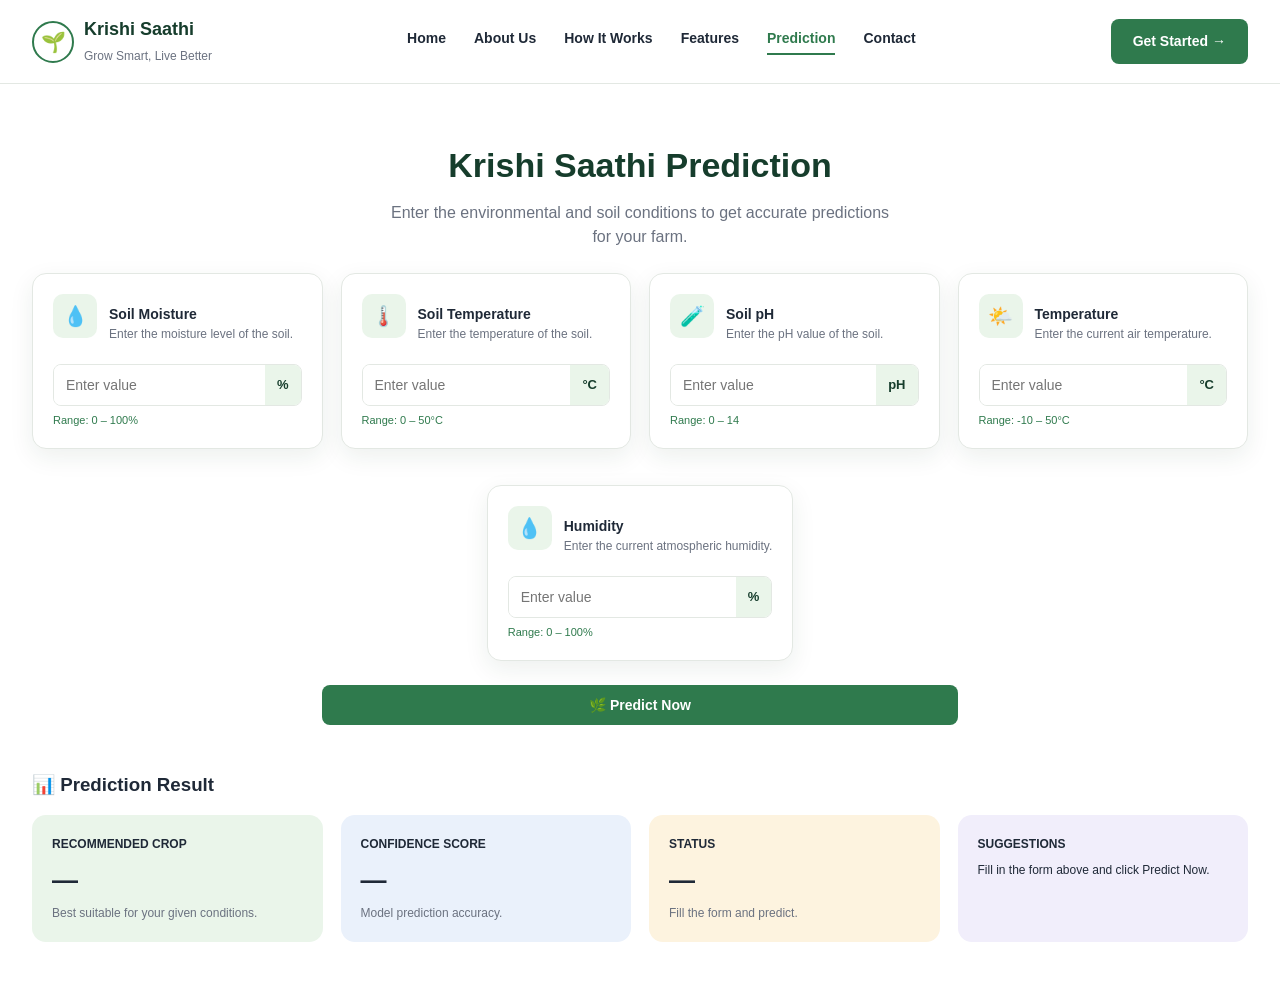
==== frontend/aiprediction.html @ faf12a83 "Add files via upload" ====
<!DOCTYPE html>
<html lang="en">
<head>
<meta charset="UTF-8">
<meta name="viewport" content="width=device-width, initial-scale=1.0">
<title>Krishi Saathi — Prediction</title>
<link rel="stylesheet" href="style.css">
</head>
<body>

<header class="site-header">
  <div class="logo">
    <div class="logo-mark">🌱</div>
    <div class="logo-text">
      <h1>Krishi Saathi</h1>
      <span>Grow Smart, Live Better</span>
    </div>
  </div>
  <nav class="main-nav">
    <a href="index.html">Home</a>
    <a href="index.html#about">About Us</a>
    <a href="index.html#how-it-works">How It Works</a>
    <a href="index.html#features">Features</a>
    <a href="aiprediction.html" class="active">Prediction</a>
    <a href="#contact">Contact</a>
  </nav>
  <a href="aiprediction.html" class="btn btn-primary">Get Started →</a>
</header>

<section class="predict-hero">
  <h2>Krishi Saathi Prediction</h2>
  <p>Enter the environmental and soil conditions to get accurate predictions for your farm.</p>
</section>

<section class="form-grid">

  <div class="form-card">
    <div class="form-card-head">
      <div class="card-icon">💧</div>
      <div><h4>Soil Moisture</h4><p class="hint">Enter the moisture level of the soil.</p></div>
    </div>
    <div class="input-row">
      <input type="number" id="soil_moisture" placeholder="Enter value" min="0" max="100">
      <span class="unit">%</span>
    </div>
    <p class="range-hint">Range: 0 – 100%</p>
  </div>

  <div class="form-card">
    <div class="form-card-head">
      <div class="card-icon">🌡️</div>
      <div><h4>Soil Temperature</h4><p class="hint">Enter the temperature of the soil.</p></div>
    </div>
    <div class="input-row">
      <input type="number" id="soil_temperature" placeholder="Enter value" min="0" max="50">
      <span class="unit">°C</span>
    </div>
    <p class="range-hint">Range: 0 – 50°C</p>
  </div>

  <div class="form-card">
    <div class="form-card-head">
      <div class="card-icon">🧪</div>
      <div><h4>Soil pH</h4><p class="hint">Enter the pH value of the soil.</p></div>
    </div>
    <div class="input-row">
      <input type="number" id="soil_ph" placeholder="Enter value" min="0" max="14" step="0.1">
      <span class="unit">pH</span>
    </div>
    <p class="range-hint">Range: 0 – 14</p>
  </div>

  <div class="form-card">
    <div class="form-card-head">
      <div class="card-icon">🌤️</div>
      <div><h4>Temperature</h4><p class="hint">Enter the current air temperature.</p></div>
    </div>
    <div class="input-row">
      <input type="number" id="air_temperature" placeholder="Enter value" min="-10" max="50">
      <span class="unit">°C</span>
    </div>
    <p class="range-hint">Range: -10 – 50°C</p>
  </div>

  <div class="form-card wide">
    <div class="form-card-head">
      <div class="card-icon">💧</div>
      <div><h4>Humidity</h4><p class="hint">Enter the current atmospheric humidity.</p></div>
    </div>
    <div class="input-row">
      <input type="number" id="humidity" placeholder="Enter value" min="0" max="100">
      <span class="unit">%</span>
    </div>
    <p class="range-hint">Range: 0 – 100%</p>
  </div>

</section>

<div class="predict-btn-wrap">
  <button type="button" id="predict-btn" class="btn btn-primary" style="width:100%; justify-content:center;">🌿 Predict Now</button>
  <p id="predict-status"></p>
</div>

<section class="result-section">
  <h3>📊 Prediction Result</h3>
  <div class="result-grid">
    <div class="result-card crop">
      <p class="result-label">Recommended Crop</p>
      <p class="result-value" id="result-crop">—</p>
      <p class="result-note">Best suitable for your given conditions.</p>
    </div>
    <div class="result-card confidence">
      <p class="result-label">Confidence Score</p>
      <p class="result-value" id="result-confidence">—</p>
      <p class="result-note">Model prediction accuracy.</p>
    </div>
    <div class="result-card status">
      <p class="result-label">Status</p>
      <p class="result-value" id="result-status">—</p>
      <p class="result-note" id="result-status-note">Fill the form and predict.</p>
    </div>
    <div class="result-card suggestions">
      <p class="result-label">Suggestions</p>
      <ul id="result-suggestions">
        <li>Fill in the form above and click Predict Now.</li>
      </ul>
    </div>
  </div>
</section>

<script>
const API_BASE = "http://127.0.0.1:8000"; // change this if your backend runs elsewhere

document.getElementById("predict-btn").addEventListener("click", async () => {
  const statusEl = document.getElementById("predict-status");

  const payload = {
    soil_moisture: parseFloat(document.getElementById("soil_moisture").value),
    soil_temperature: parseFloat(document.getElementById("soil_temperature").value),
    soil_ph: parseFloat(document.getElementById("soil_ph").value),
    air_temperature: parseFloat(document.getElementById("air_temperature").value),
    humidity: parseFloat(document.getElementById("humidity").value),
  };

  if (Object.values(payload).some((v) => Number.isNaN(v))) {
    statusEl.textContent = "Please fill in all fields before predicting.";
    return;
  }

  statusEl.textContent = "Predicting...";

  try {
    const response = await fetch(`${API_BASE}/api/predict-crop`, {
      method: "POST",
      headers: { "Content-Type": "application/json" },
      body: JSON.stringify(payload),
    });

    if (!response.ok) throw new Error(`Server responded ${response.status}`);

    const result = await response.json();

    document.getElementById("result-crop").textContent = result.recommended_crop ?? "—";
    document.getElementById("result-confidence").textContent =
      result.confidence_score !== undefined ? `${result.confidence_score}%` : "—";
    document.getElementById("result-status").textContent = result.status ?? "—";
    document.getElementById("result-status-note").textContent =
      result.status_note ?? "Your field suitability result.";

    const list = document.getElementById("result-suggestions");
    list.innerHTML = "";
    (result.suggestions ?? []).forEach((tip) => {
      const li = document.createElement("li");
      li.textContent = `✔ ${tip}`;
      list.appendChild(li);
    });

    statusEl.textContent = "";
  } catch (err) {
    statusEl.textContent = "Could not reach the backend. Is it running?";
    console.error(err);
  }
});
</script>

</body>
</html>
---- frontend/style.css ----
:root {
  --green-dark: #163d2c;
  --green: #2f7a4d;
  --green-light: #eaf5ea;
  --green-pale: #f4faf3;
  --text-dark: #1f2937;
  --text-muted: #6b7280;
  --border: #e3e8e3;
  --white: #ffffff;
  --radius: 14px;
  --shadow: 0 8px 24px rgba(22, 61, 44, 0.08);
}

* { box-sizing: border-box; margin: 0; padding: 0; }

body {
  font-family: "Segoe UI", Arial, sans-serif;
  color: var(--text-dark);
  background: var(--white);
  line-height: 1.5;
}

a { text-decoration: none; color: inherit; }
ul { list-style: none; }
img { max-width: 100%; display: block; }

.container {
  max-width: 1200px;
  margin: 0 auto;
  padding: 0 24px;
}

/* ---------- Header ---------- */
.site-header {
  display: flex;
  align-items: center;
  justify-content: space-between;
  padding: 16px 32px;
  border-bottom: 1px solid var(--border);
}

.logo {
  display: flex;
  align-items: center;
  gap: 10px;
}

.logo-mark {
  width: 42px;
  height: 42px;
  border-radius: 50%;
  border: 2px solid var(--green);
  display: flex;
  align-items: center;
  justify-content: center;
  font-size: 20px;
}

.logo-text h1 {
  font-size: 18px;
  color: var(--green-dark);
}

.logo-text span {
  font-size: 12px;
  color: var(--text-muted);
}

.main-nav {
  display: flex;
  gap: 28px;
}

.main-nav a {
  font-size: 14px;
  font-weight: 600;
  color: var(--text-dark);
  padding-bottom: 4px;
  border-bottom: 2px solid transparent;
}

.main-nav a.active,
.main-nav a:hover {
  color: var(--green);
  border-bottom-color: var(--green);
}

.btn {
  display: inline-flex;
  align-items: center;
  gap: 8px;
  padding: 12px 22px;
  border-radius: 8px;
  font-weight: 600;
  font-size: 14px;
  cursor: pointer;
  border: none;
}

.btn-primary {
  background: var(--green);
  color: var(--white);
}

.btn-primary:hover { background: var(--green-dark); }

.btn-outline {
  background: var(--white);
  color: var(--text-dark);
  border: 1px solid var(--border);
}

/* ---------- Hero (homepage) ---------- */
.hero {
  position: relative;
  display: grid;
  grid-template-columns: 1fr 1fr;
  align-items: center;
  gap: 32px;
  padding: 64px 32px;
  overflow: hidden;
}

.hero-bg {
  position: absolute;
  inset: 0;
  background: linear-gradient(90deg, rgba(255,255,255,0.65), rgba(255,255,255,0.15)),
              url("https://images.unsplash.com/photo-1500937386664-56d1dfef3854?auto=format&fit=crop&w=1400&q=60") center/cover;
  z-index: -1;
}

.hero-text h2 {
  font-size: 44px;
  color: var(--green-dark);
  line-height: 1.15;
  margin-bottom: 16px;
}

.hero-text p {
  max-width: 480px;
  color: var(--text-dark);
  margin-bottom: 24px;
}

.hero-actions { display: flex; gap: 14px; }

.hero-panel {
  background: var(--green-dark);
  color: var(--white);
  border-radius: var(--radius);
  padding: 24px;
  display: flex;
  flex-direction: column;
  gap: 20px;
  justify-self: end;
  width: 100%;
  max-width: 320px;
}

.hero-panel-item {
  display: flex;
  gap: 14px;
  align-items: flex-start;
}

.hero-panel-icon {
  width: 34px;
  height: 34px;
  border-radius: 8px;
  background: rgba(255,255,255,0.12);
  display: flex;
  align-items: center;
  justify-content: center;
  flex-shrink: 0;
}

.hero-panel-item h4 { font-size: 14px; margin-bottom: 2px; }
.hero-panel-item p { font-size: 12px; color: rgba(255,255,255,0.75); }

/* ---------- Section headings ---------- */
.section { padding: 56px 32px; }
.section-eyebrow {
  text-align: center;
  color: var(--green);
  font-weight: 700;
  letter-spacing: 1px;
  margin-bottom: 36px;
}

/* ---------- How it works ---------- */
.steps {
  display: flex;
  align-items: flex-start;
  justify-content: center;
  gap: 12px;
  flex-wrap: wrap;
}

.step { display: flex; gap: 14px; max-width: 220px; }

.step-icon {
  width: 52px;
  height: 52px;
  border-radius: 50%;
  background: var(--green-light);
  display: flex;
  align-items: center;
  justify-content: center;
  font-size: 22px;
  position: relative;
  flex-shrink: 0;
}

.step-num {
  position: absolute;
  top: -4px;
  right: -4px;
  background: var(--green-dark);
  color: var(--white);
  width: 18px;
  height: 18px;
  border-radius: 50%;
  font-size: 10px;
  display: flex;
  align-items: center;
  justify-content: center;
}

.step h4 { font-size: 14px; margin-bottom: 4px; }
.step p { font-size: 12px; color: var(--text-muted); }

.step-arrow { align-self: center; color: var(--green); font-size: 20px; }

/* ---------- Feature / result cards ---------- */
.card-grid {
  display: grid;
  grid-template-columns: repeat(4, 1fr);
  gap: 18px;
}

.card {
  background: var(--white);
  border: 1px solid var(--border);
  border-radius: var(--radius);
  padding: 22px;
  box-shadow: var(--shadow);
}

.card-icon {
  width: 44px;
  height: 44px;
  border-radius: 10px;
  background: var(--green-light);
  display: flex;
  align-items: center;
  justify-content: center;
  font-size: 20px;
  margin-bottom: 14px;
}

.card h4 { font-size: 15px; margin-bottom: 6px; }
.card p { font-size: 13px; color: var(--text-muted); }

/* ---------- About ---------- */
.about {
  display: grid;
  grid-template-columns: 1fr 1.4fr;
  gap: 28px;
  align-items: center;
  background: var(--green-pale);
  border-radius: var(--radius);
  padding: 28px;
  margin: 0 32px 56px;
}

.about img { border-radius: 10px; }
.about h3 { color: var(--green-dark); margin-bottom: 10px; }
.about p { color: var(--text-dark); margin-bottom: 16px; font-size: 14px; }

/* ---------- Prediction page ---------- */
.predict-hero {
  text-align: center;
  padding: 56px 32px 24px;
}

.predict-hero h2 { font-size: 34px; color: var(--green-dark); margin-bottom: 10px; }
.predict-hero p { color: var(--text-muted); max-width: 520px; margin: 0 auto; }

.form-grid {
  display: grid;
  grid-template-columns: repeat(4, 1fr);
  gap: 18px;
  padding: 0 32px;
}

.form-card {
  background: var(--white);
  border: 1px solid var(--border);
  border-radius: var(--radius);
  padding: 20px;
  box-shadow: var(--shadow);
}

.form-card.wide {
  grid-column: span 4;
  max-width: 560px;
  margin: 18px auto 0;
}

.form-card-head { display: flex; gap: 12px; align-items: center; margin-bottom: 12px; }

.form-card h4 { font-size: 14px; }
.form-card .hint { font-size: 12px; color: var(--text-muted); }

.input-row {
  display: flex;
  border: 1px solid var(--border);
  border-radius: 8px;
  overflow: hidden;
}

.input-row input {
  flex: 1;
  border: none;
  padding: 10px 12px;
  font-size: 14px;
  outline: none;
}

.input-row .unit {
  padding: 10px 12px;
  background: var(--green-light);
  color: var(--green-dark);
  font-size: 13px;
  font-weight: 600;
}

.range-hint { font-size: 11px; color: var(--green); margin-top: 6px; }

.predict-btn-wrap { padding: 24px 32px; max-width: 700px; margin: 0 auto; }

/* ---------- Prediction result ---------- */
.result-section { padding: 12px 32px 56px; }
.result-section h3 { margin-bottom: 16px; }

.result-grid {
  display: grid;
  grid-template-columns: repeat(4, 1fr);
  gap: 18px;
}

.result-card {
  border-radius: var(--radius);
  padding: 20px;
}

.result-card.crop { background: var(--green-light); }
.result-card.confidence { background: #eaf1fb; }
.result-card.status { background: #fdf3df; }
.result-card.suggestions { background: #f1eefb; }

.result-label { font-size: 12px; font-weight: 700; text-transform: uppercase; margin-bottom: 8px; }
.result-value { font-size: 26px; font-weight: 700; margin-bottom: 4px; }
.result-note { font-size: 12px; color: var(--text-muted); }

.suggestions ul { font-size: 12px; }
.suggestions li { margin-bottom: 6px; }

#predict-status { font-size: 13px; margin-top: 10px; color: var(--text-muted); }

@media (max-width: 900px) {
  .hero, .about { grid-template-columns: 1fr; }
  .card-grid, .form-grid, .result-grid { grid-template-columns: repeat(2, 1fr); }
  .form-card.wide { grid-column: span 2; }
  .main-nav { display: none; }
}
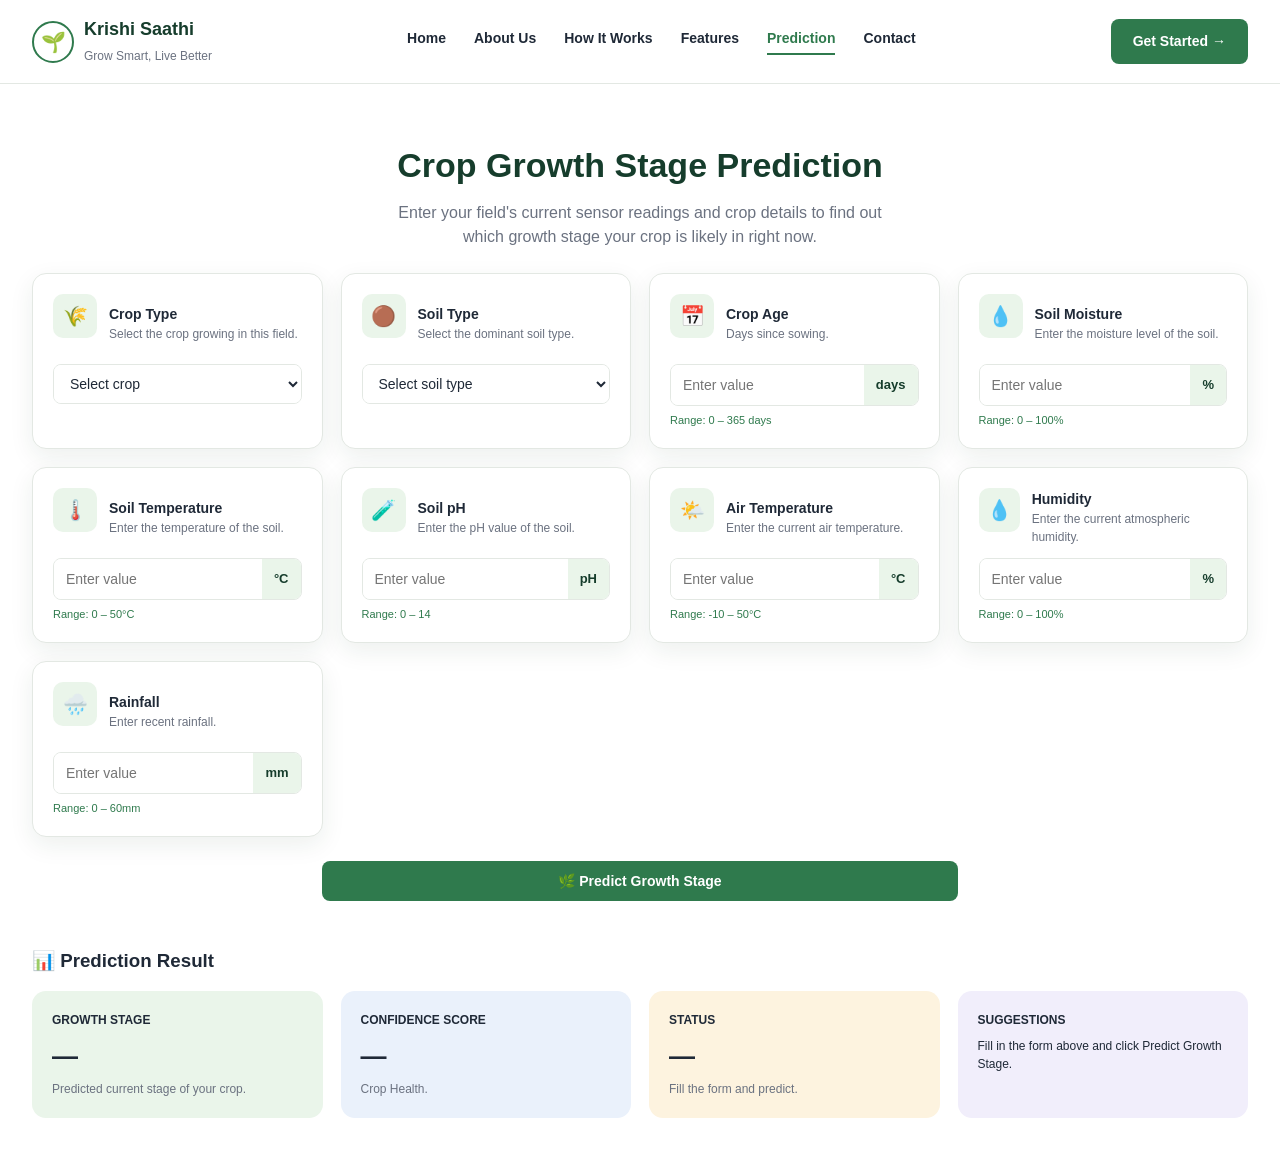
==== commit d0e3b1e3: "Add files via upload" ====
--- a/frontend/aiprediction.html
+++ b/frontend/aiprediction.html
@@ -1,187 +1,269 @@
-<!DOCTYPE html>
-<html lang="en">
-<head>
-<meta charset="UTF-8">
-<meta name="viewport" content="width=device-width, initial-scale=1.0">
-<title>Krishi Saathi — Prediction</title>
-<link rel="stylesheet" href="style.css">
-</head>
-<body>
-
-<header class="site-header">
-  <div class="logo">
-    <div class="logo-mark">🌱</div>
-    <div class="logo-text">
-      <h1>Krishi Saathi</h1>
-      <span>Grow Smart, Live Better</span>
-    </div>
-  </div>
-  <nav class="main-nav">
-    <a href="index.html">Home</a>
-    <a href="index.html#about">About Us</a>
-    <a href="index.html#how-it-works">How It Works</a>
-    <a href="index.html#features">Features</a>
-    <a href="aiprediction.html" class="active">Prediction</a>
-    <a href="#contact">Contact</a>
-  </nav>
-  <a href="aiprediction.html" class="btn btn-primary">Get Started →</a>
-</header>
-
-<section class="predict-hero">
-  <h2>Krishi Saathi Prediction</h2>
-  <p>Enter the environmental and soil conditions to get accurate predictions for your farm.</p>
-</section>
-
-<section class="form-grid">
-
-  <div class="form-card">
-    <div class="form-card-head">
-      <div class="card-icon">💧</div>
-      <div><h4>Soil Moisture</h4><p class="hint">Enter the moisture level of the soil.</p></div>
-    </div>
-    <div class="input-row">
-      <input type="number" id="soil_moisture" placeholder="Enter value" min="0" max="100">
-      <span class="unit">%</span>
-    </div>
-    <p class="range-hint">Range: 0 – 100%</p>
-  </div>
-
-  <div class="form-card">
-    <div class="form-card-head">
-      <div class="card-icon">🌡️</div>
-      <div><h4>Soil Temperature</h4><p class="hint">Enter the temperature of the soil.</p></div>
-    </div>
-    <div class="input-row">
-      <input type="number" id="soil_temperature" placeholder="Enter value" min="0" max="50">
-      <span class="unit">°C</span>
-    </div>
-    <p class="range-hint">Range: 0 – 50°C</p>
-  </div>
-
-  <div class="form-card">
-    <div class="form-card-head">
-      <div class="card-icon">🧪</div>
-      <div><h4>Soil pH</h4><p class="hint">Enter the pH value of the soil.</p></div>
-    </div>
-    <div class="input-row">
-      <input type="number" id="soil_ph" placeholder="Enter value" min="0" max="14" step="0.1">
-      <span class="unit">pH</span>
-    </div>
-    <p class="range-hint">Range: 0 – 14</p>
-  </div>
-
-  <div class="form-card">
-    <div class="form-card-head">
-      <div class="card-icon">🌤️</div>
-      <div><h4>Temperature</h4><p class="hint">Enter the current air temperature.</p></div>
-    </div>
-    <div class="input-row">
-      <input type="number" id="air_temperature" placeholder="Enter value" min="-10" max="50">
-      <span class="unit">°C</span>
-    </div>
-    <p class="range-hint">Range: -10 – 50°C</p>
-  </div>
-
-  <div class="form-card wide">
-    <div class="form-card-head">
-      <div class="card-icon">💧</div>
-      <div><h4>Humidity</h4><p class="hint">Enter the current atmospheric humidity.</p></div>
-    </div>
-    <div class="input-row">
-      <input type="number" id="humidity" placeholder="Enter value" min="0" max="100">
-      <span class="unit">%</span>
-    </div>
-    <p class="range-hint">Range: 0 – 100%</p>
-  </div>
-
-</section>
-
-<div class="predict-btn-wrap">
-  <button type="button" id="predict-btn" class="btn btn-primary" style="width:100%; justify-content:center;">🌿 Predict Now</button>
-  <p id="predict-status"></p>
-</div>
-
-<section class="result-section">
-  <h3>📊 Prediction Result</h3>
-  <div class="result-grid">
-    <div class="result-card crop">
-      <p class="result-label">Recommended Crop</p>
-      <p class="result-value" id="result-crop">—</p>
-      <p class="result-note">Best suitable for your given conditions.</p>
-    </div>
-    <div class="result-card confidence">
-      <p class="result-label">Confidence Score</p>
-      <p class="result-value" id="result-confidence">—</p>
-      <p class="result-note">Model prediction accuracy.</p>
-    </div>
-    <div class="result-card status">
-      <p class="result-label">Status</p>
-      <p class="result-value" id="result-status">—</p>
-      <p class="result-note" id="result-status-note">Fill the form and predict.</p>
-    </div>
-    <div class="result-card suggestions">
-      <p class="result-label">Suggestions</p>
-      <ul id="result-suggestions">
-        <li>Fill in the form above and click Predict Now.</li>
-      </ul>
-    </div>
-  </div>
-</section>
-
-<script>
-const API_BASE = "http://127.0.0.1:8000"; // change this if your backend runs elsewhere
-
-document.getElementById("predict-btn").addEventListener("click", async () => {
-  const statusEl = document.getElementById("predict-status");
-
-  const payload = {
-    soil_moisture: parseFloat(document.getElementById("soil_moisture").value),
-    soil_temperature: parseFloat(document.getElementById("soil_temperature").value),
-    soil_ph: parseFloat(document.getElementById("soil_ph").value),
-    air_temperature: parseFloat(document.getElementById("air_temperature").value),
-    humidity: parseFloat(document.getElementById("humidity").value),
-  };
-
-  if (Object.values(payload).some((v) => Number.isNaN(v))) {
-    statusEl.textContent = "Please fill in all fields before predicting.";
-    return;
-  }
-
-  statusEl.textContent = "Predicting...";
-
-  try {
-    const response = await fetch(`${API_BASE}/api/predict-crop`, {
-      method: "POST",
-      headers: { "Content-Type": "application/json" },
-      body: JSON.stringify(payload),
-    });
-
-    if (!response.ok) throw new Error(`Server responded ${response.status}`);
-
-    const result = await response.json();
-
-    document.getElementById("result-crop").textContent = result.recommended_crop ?? "—";
-    document.getElementById("result-confidence").textContent =
-      result.confidence_score !== undefined ? `${result.confidence_score}%` : "—";
-    document.getElementById("result-status").textContent = result.status ?? "—";
-    document.getElementById("result-status-note").textContent =
-      result.status_note ?? "Your field suitability result.";
-
-    const list = document.getElementById("result-suggestions");
-    list.innerHTML = "";
-    (result.suggestions ?? []).forEach((tip) => {
-      const li = document.createElement("li");
-      li.textContent = `✔ ${tip}`;
-      list.appendChild(li);
-    });
-
-    statusEl.textContent = "";
-  } catch (err) {
-    statusEl.textContent = "Could not reach the backend. Is it running?";
-    console.error(err);
-  }
-});
-</script>
-
-</body>
-</html>+<!DOCTYPE html>
+<html lang="en">
+<head>
+<meta charset="UTF-8">
+<meta name="viewport" content="width=device-width, initial-scale=1.0">
+<title>Krishi Saathi — Crop Stage Prediction</title>
+<link rel="stylesheet" href="style.css">
+</head>
+<body>
+
+<header class="site-header">
+  <div class="logo">
+    <div class="logo-mark">🌱</div>
+    <div class="logo-text">
+      <h1>Krishi Saathi</h1>
+      <span>Grow Smart, Live Better</span>
+    </div>
+  </div>
+  <nav class="main-nav">
+    <a href="index.html">Home</a>
+    <a href="index.html#about">About Us</a>
+    <a href="index.html#how-it-works">How It Works</a>
+    <a href="index.html#features">Features</a>
+    <a href="aiprediction.html" class="active">Prediction</a>
+    <a href="#contact">Contact</a>
+  </nav>
+  <a href="aiprediction.html" class="btn btn-primary">Get Started →</a>
+</header>
+
+<section class="predict-hero">
+  <h2>Crop Growth Stage Prediction</h2>
+  <p>Enter your field's current sensor readings and crop details to find out which growth stage your crop is likely in right now.</p>
+</section>
+
+<section class="form-grid">
+
+  <div class="form-card">
+    <div class="form-card-head">
+      <div class="card-icon">🌾</div>
+      <div><h4>Crop Type</h4><p class="hint">Select the crop growing in this field.</p></div>
+    </div>
+    <div class="input-row">
+      <select id="crop_type">
+        <option value="" disabled selected>Select crop</option>
+        <option>Arhar</option>
+        <option>Gram</option>
+        <option>Groundnut</option>
+        <option>Jwar</option>
+        <option>Kulthi</option>
+        <option>Maize</option>
+        <option>Masoor</option>
+        <option>Millets</option>
+        <option>Moong</option>
+        <option>Mustard</option>
+        <option>Niger</option>
+        <option>Pea</option>
+        <option>Rice</option>
+        <option>Soybean</option>
+        <option>Til</option>
+        <option>Tiwra</option>
+        <option>Urd</option>
+        <option>Wheat</option>
+        <option>summer paddy</option>
+      </select>
+    </div>
+  </div>
+
+  <div class="form-card">
+    <div class="form-card-head">
+      <div class="card-icon">🟤</div>
+      <div><h4>Soil Type</h4><p class="hint">Select the dominant soil type.</p></div>
+    </div>
+    <div class="input-row">
+      <select id="soil_type">
+        <option value="" disabled selected>Select soil type</option>
+        <option>Alluvial soils</option>
+        <option>Black soils</option>
+        <option>Laterite soils</option>
+        <option>Red and Yellow soils</option>
+      </select>
+    </div>
+  </div>
+
+  <div class="form-card">
+    <div class="form-card-head">
+      <div class="card-icon">📅</div>
+      <div><h4>Crop Age</h4><p class="hint">Days since sowing.</p></div>
+    </div>
+    <div class="input-row">
+      <input type="number" id="crop_age_days" placeholder="Enter value" min="0" max="365">
+      <span class="unit">days</span>
+    </div>
+    <p class="range-hint">Range: 0 – 365 days</p>
+  </div>
+
+  <div class="form-card">
+    <div class="form-card-head">
+      <div class="card-icon">💧</div>
+      <div><h4>Soil Moisture</h4><p class="hint">Enter the moisture level of the soil.</p></div>
+    </div>
+    <div class="input-row">
+      <input type="number" id="soil_moisture" placeholder="Enter value" min="0" max="100">
+      <span class="unit">%</span>
+    </div>
+    <p class="range-hint">Range: 0 – 100%</p>
+  </div>
+
+  <div class="form-card">
+    <div class="form-card-head">
+      <div class="card-icon">🌡️</div>
+      <div><h4>Soil Temperature</h4><p class="hint">Enter the temperature of the soil.</p></div>
+    </div>
+    <div class="input-row">
+      <input type="number" id="soil_temperature" placeholder="Enter value" min="0" max="50">
+      <span class="unit">°C</span>
+    </div>
+    <p class="range-hint">Range: 0 – 50°C</p>
+  </div>
+
+  <div class="form-card">
+    <div class="form-card-head">
+      <div class="card-icon">🧪</div>
+      <div><h4>Soil pH</h4><p class="hint">Enter the pH value of the soil.</p></div>
+    </div>
+    <div class="input-row">
+      <input type="number" id="soil_ph" placeholder="Enter value" min="0" max="14" step="0.1">
+      <span class="unit">pH</span>
+    </div>
+    <p class="range-hint">Range: 0 – 14</p>
+  </div>
+
+  <div class="form-card">
+    <div class="form-card-head">
+      <div class="card-icon">🌤️</div>
+      <div><h4>Air Temperature</h4><p class="hint">Enter the current air temperature.</p></div>
+    </div>
+    <div class="input-row">
+      <input type="number" id="air_temperature" placeholder="Enter value" min="-10" max="50">
+      <span class="unit">°C</span>
+    </div>
+    <p class="range-hint">Range: -10 – 50°C</p>
+  </div>
+
+  <div class="form-card">
+    <div class="form-card-head">
+      <div class="card-icon">💧</div>
+      <div><h4>Humidity</h4><p class="hint">Enter the current atmospheric humidity.</p></div>
+    </div>
+    <div class="input-row">
+      <input type="number" id="humidity" placeholder="Enter value" min="0" max="100">
+      <span class="unit">%</span>
+    </div>
+    <p class="range-hint">Range: 0 – 100%</p>
+  </div>
+
+  <div class="form-card">
+    <div class="form-card-head">
+      <div class="card-icon">🌧️</div>
+      <div><h4>Rainfall</h4><p class="hint">Enter recent rainfall.</p></div>
+    </div>
+    <div class="input-row">
+      <input type="number" id="rainfall" placeholder="Enter value" min="0" max="60">
+      <span class="unit">mm</span>
+    </div>
+    <p class="range-hint">Range: 0 – 60mm</p>
+  </div>
+
+</section>
+
+<div class="predict-btn-wrap">
+  <button type="button" id="predict-btn" class="btn btn-primary" style="width:100%; justify-content:center;">🌿 Predict Growth Stage</button>
+  <p id="predict-status"></p>
+</div>
+
+<section class="result-section">
+  <h3>📊 Prediction Result</h3>
+  <div class="result-grid">
+    <div class="result-card crop">
+      <p class="result-label">Growth Stage</p>
+      <p class="result-value" id="result-stage">—</p>
+      <p class="result-note">Predicted current stage of your crop.</p>
+    </div>
+    <div class="result-card confidence">
+      <p class="result-label">Confidence Score</p>
+      <p class="result-value" id="result-confidence">—</p>
+      <p class="result-note">Crop Health.</p>
+    </div>
+    <div class="result-card status">
+      <p class="result-label">Status</p>
+      <p class="result-value" id="result-status">—</p>
+      <p class="result-note" id="result-status-note">Fill the form and predict.</p>
+    </div>
+    <div class="result-card suggestions">
+      <p class="result-label">Suggestions</p>
+      <ul id="result-suggestions">
+        <li>Fill in the form above and click Predict Growth Stage.</li>
+      </ul>
+    </div>
+  </div>
+</section>
+
+<script>
+const API_BASE = "http://127.0.0.1:8000"; // change this if your backend runs elsewhere
+
+document.getElementById("predict-btn").addEventListener("click", async () => {
+  const statusEl = document.getElementById("predict-status");
+
+  const cropType = document.getElementById("crop_type").value;
+  const soilType = document.getElementById("soil_type").value;
+
+  const numericFields = {
+    soil_moisture: parseFloat(document.getElementById("soil_moisture").value),
+    soil_temperature: parseFloat(document.getElementById("soil_temperature").value),
+    air_temperature: parseFloat(document.getElementById("air_temperature").value),
+    humidity: parseFloat(document.getElementById("humidity").value),
+    rainfall: parseFloat(document.getElementById("rainfall").value),
+    crop_age_days: parseFloat(document.getElementById("crop_age_days").value),
+    soil_ph: parseFloat(document.getElementById("soil_ph").value),
+  };
+
+  if (!cropType || !soilType || Object.values(numericFields).some((v) => Number.isNaN(v))) {
+    statusEl.textContent = "Please fill in all fields before predicting.";
+    return;
+  }
+
+  const payload = {
+    ...numericFields,
+    crop_type: cropType,
+    soil_type: soilType,
+  };
+
+  statusEl.textContent = "Predicting...";
+
+  try {
+    const response = await fetch(`${API_BASE}/api/predict-stage`, {
+      method: "POST",
+      headers: { "Content-Type": "application/json" },
+      body: JSON.stringify(payload),
+    });
+
+    if (!response.ok) throw new Error(`Server responded ${response.status}`);
+
+    const result = await response.json();
+
+    document.getElementById("result-stage").textContent = result.predicted_stage ?? "—";
+    document.getElementById("result-confidence").textContent =
+      result.confidence_score !== undefined ? `${result.confidence_score}%` : "—";
+    document.getElementById("result-status").textContent = result.status ?? "—";
+    document.getElementById("result-status-note").textContent =
+      result.status_note ?? "Your crop stage result.";
+
+    const list = document.getElementById("result-suggestions");
+    list.innerHTML = "";
+    (result.suggestions ?? []).forEach((tip) => {
+      const li = document.createElement("li");
+      li.textContent = `✔ ${tip}`;
+      list.appendChild(li);
+    });
+
+    statusEl.textContent = "";
+  } catch (err) {
+    statusEl.textContent = "Could not reach the backend. Is it running?";
+    console.error(err);
+  }
+});
+</script>
+
+</body>
+</html>
--- a/frontend/style.css
+++ b/frontend/style.css
@@ -319,12 +319,16 @@
   overflow: hidden;
 }
 
-.input-row input {
+.input-row input,
+.input-row select {
   flex: 1;
   border: none;
   padding: 10px 12px;
   font-size: 14px;
   outline: none;
+  background: var(--white);
+  color: var(--text-dark);
+  font-family: inherit;
 }
 
 .input-row .unit {
